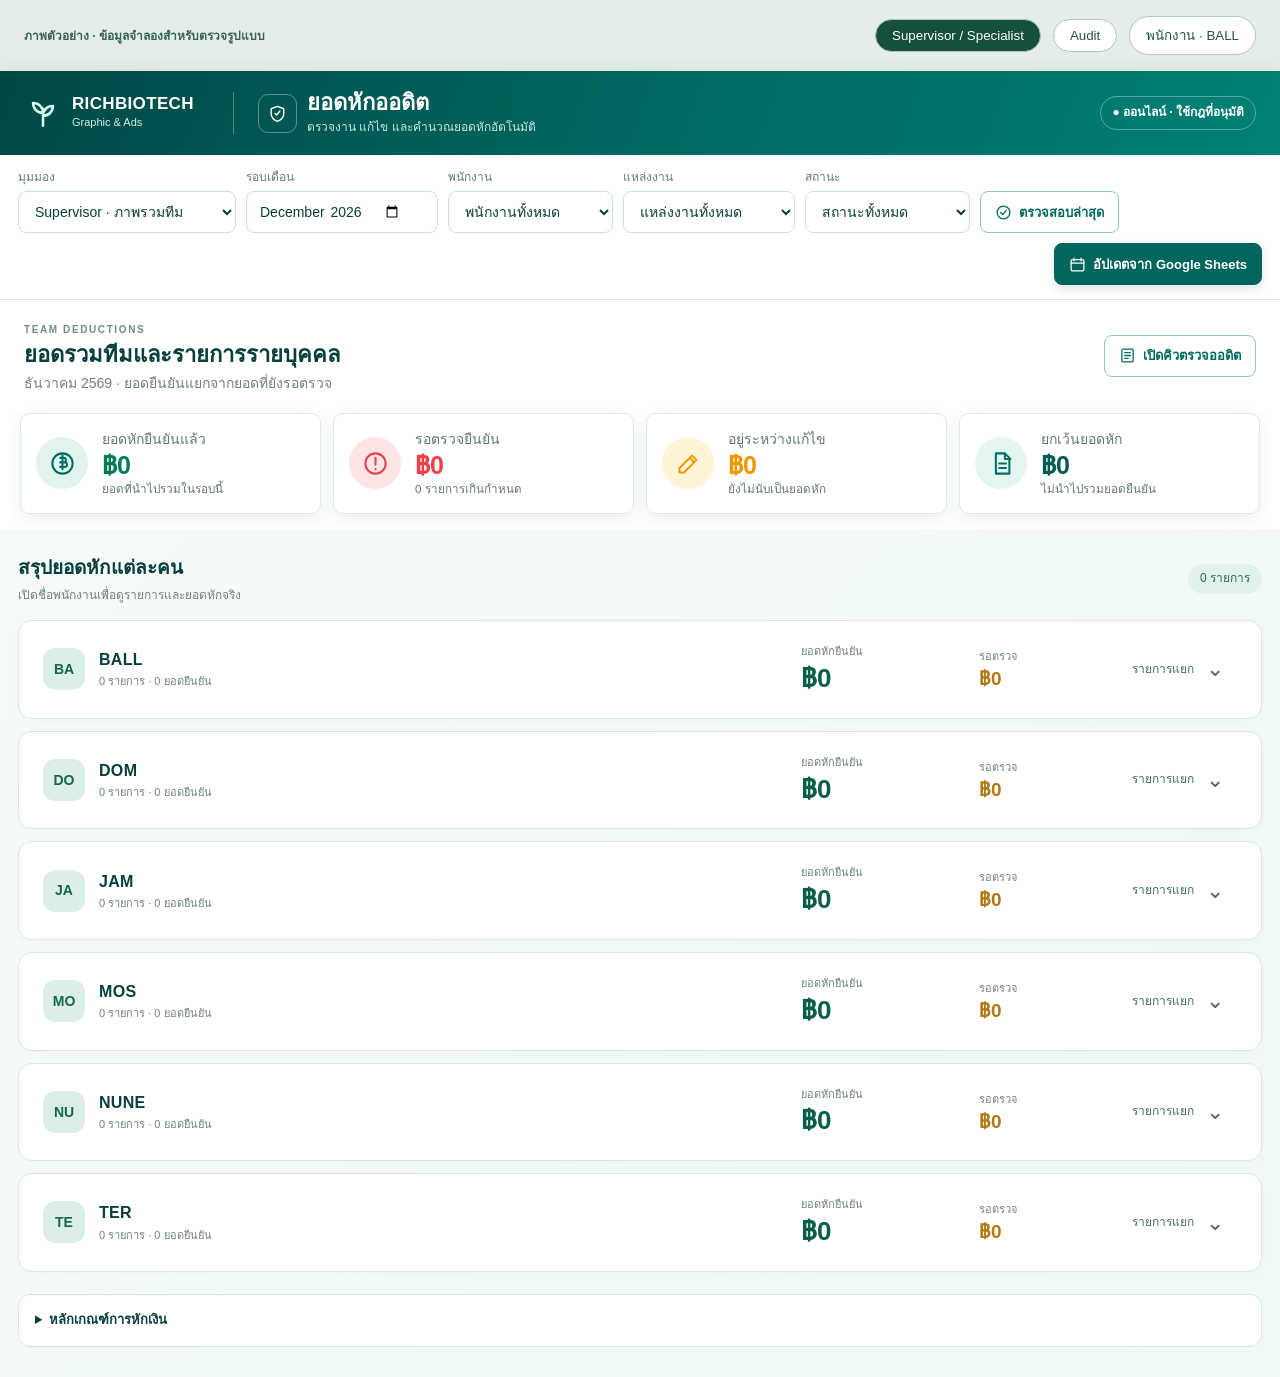
==== tests/fixtures/audit-team-preview.html @ 443b7889 "fix: retire duplicate audit imports and add per-person deduction ledgers" ====
<!doctype html><html lang="th"><head><meta charset="utf-8"><meta name="viewport" content="width=device-width,initial-scale=1"><title>ตัวอย่างมุมมองยอดหักแต่ละทีม</title><link rel="stylesheet" href="../../snippets/audit-deduction-center-v1.css"><style>body{margin:0;background:#eef5f1;font-family:'Noto Sans Thai',Tahoma,sans-serif}.preview-bar{display:flex;align-items:center;gap:12px;flex-wrap:wrap;padding:16px 24px;background:#e5ede8;color:#386353;font-size:12px}.preview-bar b{margin-right:auto}.preview-bar button{border:1px solid #aec8bc;border-radius:20px;padding:8px 16px;background:white;color:#245443;cursor:pointer}.preview-bar button.active{background:#164f3d;color:white}.gsp-active{max-width:1400px;margin:auto}button{font-family:inherit}</style></head><body>
<nav class="preview-bar"><b>ภาพตัวอย่าง · ข้อมูลจำลองสำหรับตรวจรูปแบบ</b><button data-role="sup" class="active">Supervisor / Specialist</button><button data-role="audit">Audit</button><button data-role="graphic">พนักงาน · BALL</button></nav><main data-sub="audit" class="gsp-active"></main>
<script>
window.fetch=()=>Promise.reject(Error('Preview is isolated'));
window._rbUser={name:'View',role:'sup'};window.lpORD=()=>[];
const mock={decisions:{},manual:{},sheetImports:{},syncMeta:{}};
const pairs=[['MOS','sheet_10g7jza','sheet_6l2icn'],['TER','sheet_1e5nhz0','sheet_k8n3y5'],['JAM','sheet_1ha4v05','sheet_y71aic'],['DOM','sheet_1qsxwht','sheet_ribsm0'],['NUNE','sheet_h7dbwp','sheet_1cjtdhc'],['BALL','sheet_s32d7e','sheet_1q2b78z']];
const at=+new Date(2026,8,4);
pairs.forEach(([employee,a,b])=>[a,b].forEach((id,i)=>mock.sheetImports[id]={id,employee,ruleId:'sheet_import',ref:id,title:'ไม่เคลียร์ตารางสรุปแอด',ruleName:'ไม่เคลียร์ตารางสรุปแอด',period:'2026-09',detectedAt:at,dueAt:+new Date(2026,8,i?4:1),amount:50,sourceStatus:'หักเงินแล้ว'}));
mock.manual.test_pending={id:'test_pending',employee:'BALL',ruleId:'ads_table_uncleared',title:'ตรวจแก้ข้อมูลสรุปแอดรอบล่าสุด',period:'2026-09',detectedAt:at,dueAt:at,amount:50};
mock.manual.test_fixing={id:'test_fixing',employee:'TER',ruleId:'revision_unfixed',title:'GR101 · แก้ไขภาพสินค้า',orderId:'GR101',period:'2026-09',detectedAt:at,dueAt:+new Date(2026,8,20),amount:50};
localStorage.setItem('rb_audit_deductions_v1',JSON.stringify(mock));
window.fbGet=(path,cb)=>cb(null,mock);window.fbSet=()=>Promise.resolve(true);
document.querySelectorAll('[data-role]').forEach(button=>button.onclick=()=>{document.querySelectorAll('[data-role]').forEach(b=>b.classList.toggle('active',b===button));window._rbUser={name:button.dataset.role==='graphic'?'BALL':button.dataset.role==='audit'?'Audit':'View',role:button.dataset.role};window.dispatchEvent(new Event('rb:auth-ready'));});
</script><script src="../../snippets/audit-deduction-center-v1.js"></script></body></html>
---- snippets/audit-deduction-center-v1.css ----
#adc-app{--adc-ink:#073f3d;--adc-deep:#004b49;--adc-green:#00796f;--adc-teal:#149b84;--adc-mint:#e8f7f2;--adc-line:#d7e7e3;--adc-soft:#f7fbfa;--adc-red:#ef3f48;--adc-orange:#f59e0b;min-height:640px;padding:0 18px 30px;background:linear-gradient(135deg,#f8fcfb 0%,#eef8f6 100%);color:var(--adc-ink);font-family:'Noto Sans Thai','Bai Jamjuree',sans-serif;font-size:14px;line-height:1.45}#adc-app *{box-sizing:border-box}.adc-icon{display:block;width:1.35em;height:1.35em;fill:none;stroke:currentColor;stroke-width:1.8;stroke-linecap:round;stroke-linejoin:round}.adc-head{display:flex;align-items:center;gap:24px;min-height:84px;margin:0 -18px;padding:14px 24px;background:linear-gradient(110deg,#004846,#006d65 60%,#008173);color:#fff;box-shadow:0 5px 20px rgba(0,60,55,.14)}.adc-brand,.adc-title,.adc-title>div,.adc-head>div,.adc-detail>header>div,.adc-staff-list article>header>div{display:flex;align-items:center}.adc-brand{gap:10px;min-width:185px}.adc-brand-mark{display:grid;place-items:center;width:38px;height:38px;color:#d7fff2}.adc-brand-mark .adc-icon{width:34px;height:34px}.adc-brand b{display:block;font-family:'Bai Jamjuree',sans-serif;font-size:17px;line-height:1.1;letter-spacing:.02em}.adc-brand small{display:block;margin-top:2px;color:#d2f0e8;font-size:11px}.adc-head-rule{width:1px;height:42px;background:rgba(255,255,255,.3)}.adc-title{gap:10px;flex:1}.adc-title>div{display:block}.adc-head-icon{display:grid;place-items:center;width:39px;height:39px;border:1px solid rgba(255,255,255,.35);border-radius:10px}.adc-head h2{margin:0;color:#fff;font-size:22px;line-height:1.2}.adc-head p{margin:3px 0 0;color:#cce9e3;font-size:12px}.adc-sync,.adc-role-chip,.adc-live-dot{display:inline-flex;align-items:center;gap:6px;padding:7px 11px;border:1px solid rgba(255,255,255,.34);border-radius:999px;font-size:12px;font-weight:600;white-space:nowrap}.adc-toolbar{display:flex;align-items:flex-end;gap:10px;flex-wrap:wrap;margin:0 -18px;padding:14px 18px;background:#fff;border-bottom:1px solid var(--adc-line)}.adc-toolbar label{display:grid;gap:5px;min-width:165px}.adc-toolbar label span{color:#667c77;font-size:12px}.adc-toolbar select,.adc-toolbar input{height:42px;padding:0 36px 0 12px;border:1px solid #cbded9;border-radius:8px;background:#fff;color:var(--adc-ink);font:500 14px 'Noto Sans Thai',sans-serif;outline:none}.adc-toolbar select:focus,.adc-toolbar input:focus{border-color:var(--adc-teal);box-shadow:0 0 0 3px rgba(20,155,132,.1)}.adc-toolbar .adc-btn.primary{margin-left:auto}.adc-btn{display:inline-flex;align-items:center;justify-content:center;gap:7px;min-height:42px;padding:9px 14px;border:1px solid #91c9bd;border-radius:8px;background:#fff;color:#006b61;font:600 13px 'Noto Sans Thai',sans-serif;cursor:pointer;transition:.16s ease}.adc-btn:hover{border-color:#008f80;background:#f0faf7;transform:translateY(-1px)}.adc-btn.primary{border-color:#00655c;background:#00655c;color:#fff;box-shadow:0 3px 8px rgba(0,92,83,.16)}.adc-btn.outline{border-color:#f3a9ad;color:#be2b34}.adc-btn .adc-icon{width:17px;height:17px}.adc-sync-info{display:flex;align-items:center;gap:6px;margin:0 -18px;padding:8px 18px;border-bottom:1px solid var(--adc-line);background:#edf9f5;color:#457067;font-size:12px}.adc-sync-info .adc-icon{width:15px;height:15px;color:#069477}.adc-page-title{display:flex;align-items:center;justify-content:space-between;gap:16px;margin:0 -18px;padding:18px 24px 4px;background:#fff}.adc-page-title h2{margin:0;font-size:22px}.adc-page-title p{margin:2px 0 0;color:#71817e}.adc-page-title .adc-role-chip{border-color:#badbd3;color:#087466}.adc-stats{display:grid;grid-template-columns:repeat(4,minmax(0,1fr));gap:12px;margin:0 -18px;padding:16px 20px;background:#fff}.adc-stat{display:flex;align-items:center;gap:14px;min-height:96px;padding:15px;border:1px solid #dfeae7;border-radius:10px;background:#fff;box-shadow:0 5px 16px rgba(7,63,61,.07)}.adc-stat-icon{display:grid;place-items:center;width:52px;height:52px;flex:0 0 52px;border-radius:50%;background:#e4f5f0;color:#006e63}.adc-stat-icon .adc-icon{width:27px;height:27px}.adc-stat.warn .adc-stat-icon{background:#fff3d8;color:#ef9700}.adc-stat.danger .adc-stat-icon{background:#ffe4e6;color:#ef3f48}.adc-stat.good .adc-stat-icon{background:#e0f3ec;color:#006d62}.adc-stat>div{display:grid;gap:1px}.adc-stat span,.adc-stat small{color:#647873}.adc-stat strong{color:#005b55;font-size:25px;line-height:1.2}.adc-stat.warn strong{color:#ef9700}.adc-stat.danger strong,.adc-danger{color:var(--adc-red)!important}.adc-stat.good strong{color:#007c58}.adc-overview{display:grid;grid-template-columns:minmax(0,2.15fr) minmax(290px,.85fr);gap:14px;padding-top:0}.adc-panel,.adc-rules,.adc-queue,.adc-detail,.adc-staff-list article{border:1px solid #dbe8e4;border-radius:10px;background:#fff;box-shadow:0 5px 18px rgba(5,64,60,.065)}.adc-panel,.adc-rules,.adc-queue{overflow:hidden}.adc-panel>header,.adc-rules>header,.adc-queue>header{display:flex;align-items:center;justify-content:space-between;min-height:56px;padding:12px 16px;border-bottom:1px solid var(--adc-line);background:#fff}.adc-panel h3,.adc-rules h3,.adc-queue h3,.adc-detail h3,.adc-staff-head h2{margin:0}.adc-panel header small,.adc-rules header small,.adc-queue header small{display:block;color:#78908a}.adc-table-wrap{overflow:auto}.adc-panel table{width:100%;border-collapse:collapse}.adc-panel th,.adc-panel td{padding:13px 14px;border-bottom:1px solid #e4eeeb;text-align:left;vertical-align:middle}.adc-panel th{background:#fbfdfc;color:#44645e;font-size:12px;font-weight:700}.adc-panel td:nth-child(2){min-width:220px}.adc-panel td>small{display:block;margin-top:2px;color:#7b8c88;font-size:11px}.adc-person{display:inline-flex;align-items:center;gap:8px;font-weight:700}.adc-person i{display:grid;place-items:center;width:28px;height:28px;border-radius:50%;background:#ddf2eb;color:#007365}.adc-person .adc-icon{width:16px;height:16px}.adc-link,.adc-rules header button{display:grid;place-items:center;border:0;background:none;color:#087f70;font-weight:700;cursor:pointer}.adc-link .adc-icon{width:18px;height:18px}.adc-rules header button{display:block}.adc-rule{display:grid;grid-template-columns:36px minmax(0,1fr) auto;align-items:center;gap:10px;padding:12px 14px;border-bottom:1px solid #e5efec}.adc-rule>i{display:grid;place-items:center;width:34px;height:34px;border-radius:50%;background:#e7f6f2;color:#087d70}.adc-rule>i .adc-icon{width:18px;height:18px}.adc-rule>span{font-weight:600}.adc-rule span small{display:block;margin-top:2px;color:#7a8e88;font-size:11px;font-weight:400}.adc-rule strong{color:#ba2c36;font-size:12px}.adc-holiday{display:flex;align-items:center;gap:9px;margin:12px;padding:11px 13px;border-radius:8px;background:#eaf8f3;color:#145e52;font-size:12px}.adc-holiday .adc-icon{flex:0 0 18px}.adc-workbench{display:grid;grid-template-columns:minmax(380px,.92fr) minmax(500px,1.25fr);gap:14px}.adc-live-dot{border-color:#bde1d7;color:#078e70}.adc-queue-row{display:grid;grid-template-columns:40px minmax(0,1fr) auto 92px 12px;gap:10px;align-items:center;width:100%;padding:13px 14px;border:0;border-bottom:1px solid #e0ebe8;background:#fff;color:var(--adc-ink);text-align:left;cursor:pointer;transition:.15s}.adc-queue-row:hover,.adc-queue-row.is-selected{background:#eef9f6}.adc-queue-row.is-selected{box-shadow:inset 3px 0 #0da28c}.adc-queue-row>span:nth-child(2){min-width:0}.adc-queue-row small{display:block;overflow:hidden;text-overflow:ellipsis;white-space:nowrap;color:#738681;font-size:11px}.adc-queue-row time{font-size:12px;text-align:right}.adc-queue-row time small{margin-top:2px}.adc-row-arrow{font-size:22px;font-style:normal;color:#3b5f59}.adc-avatar{display:grid!important;place-items:center;width:36px;height:36px;border-radius:50%;background:#dff3ec;color:#087567;font-size:11px;font-weight:800}.adc-avatar .adc-icon{width:19px;height:19px}.adc-avatar.large{width:50px;height:50px;background:#d9f2e9}.adc-avatar.large .adc-icon{width:27px;height:27px}.adc-badge{display:inline-flex;padding:6px 10px;border-radius:6px;font-style:normal;font-size:11px;font-weight:600;white-space:nowrap}.adc-badge.is-fixing{background:#fff0cc;color:#aa6a00}.adc-badge.is-overdue{background:#ffe1e3;color:#c42631}.adc-badge.is-confirmed,.adc-badge.is-resolved{background:#dff4e9;color:#078356}.adc-badge.is-waived,.adc-badge.is-empty{background:#edf1f2;color:#5c6d70}.adc-detail{padding:18px}.adc-detail>header{display:flex;align-items:center;justify-content:space-between;gap:12px;padding-bottom:14px;border-bottom:1px solid var(--adc-line)}.adc-detail>header>div{gap:11px}.adc-detail header small{color:#758883}.adc-issue{display:grid;gap:5px;margin:14px 0;padding:14px;border-radius:8px;background:#fff1f2;border-left:4px solid #ef4550}.adc-issue small{color:#ce333d}.adc-issue strong{font-size:17px}.adc-issue p{margin:0;color:#677d77}.adc-meta{display:grid;grid-template-columns:repeat(3,1fr);gap:8px}.adc-meta>div{display:flex;align-items:center;gap:9px;padding:11px;border-radius:8px;background:#f2faf7}.adc-meta .adc-icon{width:20px;height:20px;color:#08796c}.adc-meta span{display:block}.adc-meta small{display:block;color:#71847f;font-size:11px}.adc-flow{display:grid;grid-template-columns:repeat(4,1fr);gap:0;margin:16px 0;padding:14px 6px;border-top:1px solid #dfebe8;border-bottom:1px solid #dfebe8}.adc-flow>div{position:relative;display:grid;justify-items:center;gap:3px;text-align:center}.adc-flow>div:not(:last-child):after{content:'';position:absolute;z-index:0;top:18px;left:64%;width:72%;height:2px;background:#c9dad6}.adc-flow i{position:relative;z-index:1;display:grid;place-items:center;width:38px;height:38px;border-radius:50%;background:#eef3f2;color:#879895}.adc-flow .is-done i{background:#dff3eb;color:#008d73}.adc-flow .is-danger i{background:#ffe3e5;color:#ec3e48}.adc-flow b{font-size:11px}.adc-flow small{color:#7a8c88;font-size:10px}.adc-calc{display:grid;grid-template-columns:38px minmax(0,1fr) auto;align-items:center;gap:10px;margin-top:12px;padding:14px;border:1px solid #b8ddd3;border-radius:9px;background:#eaf8f3}.adc-calc>span{display:grid;place-items:center;width:36px;height:36px;border-radius:8px;background:#d5efe6;color:#08796b}.adc-calc strong,.adc-calc small{display:block}.adc-calc small{margin-top:2px;color:#647b75}.adc-calc>b{color:#ef3f48;font-size:26px}.adc-daily{display:grid;gap:8px;margin-top:12px;padding:13px;border:1px solid #b8ddc7;border-radius:9px;background:#f4fbf6}.adc-daily>small{color:#6d817b}.adc-daily>div{display:flex;justify-content:space-between;gap:12px;padding-top:8px;border-top:1px solid var(--adc-line)}.adc-daily em{color:#087446;font-size:11px;font-style:normal;white-space:nowrap}.adc-source{display:flex;align-items:center;gap:10px;flex-wrap:wrap;margin-top:12px;padding:11px 13px;border-radius:8px;background:#e9f4fb;color:#20547c}.adc-source span{margin-left:auto}.adc-source a{display:inline-flex;align-items:center;gap:5px;color:#087566;font-weight:700;text-decoration:none}.adc-source .adc-icon{width:15px;height:15px}.adc-note{margin-top:10px;padding:11px;border-radius:8px;background:#f2f7f6}.adc-actions{display:flex;gap:8px;justify-content:flex-end;flex-wrap:wrap;margin-top:14px}.adc-actions a.adc-btn{text-decoration:none}.adc-empty{display:grid;justify-items:center;gap:7px;padding:54px 20px;text-align:center;color:#728580}.adc-empty .adc-icon{width:38px;height:38px;color:#50a491}.adc-empty b{color:#245d54}.adc-staff-head{display:flex;align-items:center;justify-content:space-between;gap:14px;margin:0 -18px;padding:18px 24px;background:#fff;border-bottom:1px solid var(--adc-line)}.adc-staff-head>div{display:flex;align-items:center;gap:12px}.adc-staff-head h2{font-size:22px}.adc-staff-head p{margin:2px 0 0;color:#667d77}.adc-staff-head .adc-role-chip{border-color:#badbd3;color:#087466}.adc-staff-stats{display:grid;grid-template-columns:repeat(3,1fr);gap:12px;margin:0 -18px;padding:14px 20px;background:#fff}.adc-staff-stats .adc-stat{min-height:86px}.adc-staff-list{display:grid;gap:10px;margin-top:14px}.adc-staff-list article{display:grid;grid-template-columns:44px minmax(260px,1.5fr) minmax(180px,.7fr) minmax(190px,.65fr);align-items:center;gap:12px;padding:14px}.adc-job-no{display:grid;place-items:center;width:32px;height:32px;border-radius:7px;background:linear-gradient(145deg,#006965,#003f3e);color:#fff;font-size:16px;font-weight:700;box-shadow:0 3px 8px rgba(0,75,71,.2)}.adc-job-main header{display:flex;align-items:center;justify-content:space-between;gap:10px}.adc-job-main header>div{gap:9px}.adc-job-main header i{display:grid;place-items:center;width:34px;height:34px;border-radius:7px;background:#e1f4ec;color:#08786a}.adc-job-main header i .adc-icon{width:19px;height:19px}.adc-job-main header span{display:block}.adc-job-main header small{display:block;color:#748681}.adc-job-main p{margin:7px 0 0;color:#526a64;font-size:12px}.adc-job-main p b{color:#e03b45}.adc-job-due{display:flex;align-items:flex-start;gap:8px;padding-left:14px;border-left:1px solid #dce8e5}.adc-job-due>.adc-icon{width:20px;height:20px;color:#0b776c}.adc-job-due span,.adc-job-due small,.adc-job-due b,.adc-job-due em{display:block}.adc-job-due small{color:#758781}.adc-job-due em{margin-top:5px;padding:3px 7px;border-radius:5px;background:#fff0d0;color:#a86a00;font-style:normal;font-size:11px}.adc-job-due em.is-danger{background:#ffe0e2;color:#c72d36}.adc-job-actions{display:grid;gap:7px}.adc-process{display:flex;align-items:center;gap:20px;margin-top:12px;padding:12px 16px;border:1px solid var(--adc-line);border-radius:9px;background:#fff}.adc-process>div{display:flex;align-items:center;gap:7px;position:relative;flex:1}.adc-process>div:not(:last-child):after{content:'→';position:absolute;right:-12px;color:#9aaba7}.adc-process i{display:grid;place-items:center;width:34px;height:34px;border-radius:50%;background:#e2f4ee;color:#08796b}.adc-process .adc-icon{width:18px;height:18px}.adc-process span,.adc-process span b,.adc-process span small{display:block}.adc-process span small{color:#788984;font-size:10px}.adc-toast{position:fixed;right:24px;bottom:24px;z-index:99999;padding:12px 16px;border-radius:9px;background:#063f3b;color:#fff;box-shadow:0 8px 30px #0004}
html[data-theme=dark] #adc-app{--adc-ink:#d8f3e9;--adc-line:#28584f;background:#071b19;color:#d8f3e9}html[data-theme=dark] .adc-toolbar,html[data-theme=dark] .adc-page-title,html[data-theme=dark] .adc-stats,html[data-theme=dark] .adc-panel,html[data-theme=dark] .adc-rules,html[data-theme=dark] .adc-queue,html[data-theme=dark] .adc-detail,html[data-theme=dark] .adc-staff-head,html[data-theme=dark] .adc-staff-stats,html[data-theme=dark] .adc-staff-list article,html[data-theme=dark] .adc-process,html[data-theme=dark] .adc-queue-row{background:#0c2925;color:#d8f3e9}html[data-theme=dark] .adc-stat{background:#10312c;border-color:#28584f}html[data-theme=dark] .adc-toolbar select,html[data-theme=dark] .adc-toolbar input,html[data-theme=dark] .adc-btn{background:#0b221f;color:#aee9d8;border-color:#35685e}html[data-theme=dark] .adc-btn.primary{background:#087666;color:#fff}html[data-theme=dark] .adc-panel th,html[data-theme=dark] .adc-queue-row:hover,html[data-theme=dark] .adc-queue-row.is-selected{background:#12342e}html[data-theme=dark] .adc-issue{background:#351d20}html[data-theme=dark] .adc-meta>div,html[data-theme=dark] .adc-note{background:#12342e}html[data-theme=dark] .adc-calc,html[data-theme=dark] .adc-daily{background:#10372f}html[data-theme=dark] .adc-source{background:#102d3c;color:#b6ddf4}
@media(max-width:1050px){.adc-overview,.adc-workbench{grid-template-columns:1fr}.adc-detail{order:-1}.adc-staff-list article{grid-template-columns:40px minmax(240px,1fr) minmax(170px,.7fr)}.adc-job-actions{grid-column:2/-1;grid-template-columns:repeat(2,minmax(0,1fr))}.adc-process{flex-wrap:wrap}.adc-process>div{min-width:190px}}
@media(max-width:760px){#adc-app{padding:0 10px 24px}.adc-head,.adc-toolbar,.adc-sync-info,.adc-page-title,.adc-stats,.adc-staff-head,.adc-staff-stats{margin-left:-10px;margin-right:-10px}.adc-head{gap:12px;padding:12px 14px}.adc-brand{min-width:0}.adc-brand>div,.adc-head-rule,.adc-sync{display:none}.adc-title h2{font-size:18px}.adc-title p{display:none}.adc-toolbar{display:grid;grid-template-columns:1fr 1fr;padding:12px}.adc-toolbar label{min-width:0}.adc-toolbar .adc-btn{margin:0;grid-column:1/-1}.adc-page-title{padding:14px}.adc-page-title h2,.adc-staff-head h2{font-size:19px}.adc-stats,.adc-staff-stats{grid-template-columns:repeat(2,1fr);padding:12px}.adc-stat{min-height:82px;padding:11px}.adc-stat-icon{width:42px;height:42px;flex-basis:42px}.adc-stat strong{font-size:20px}.adc-overview{padding-top:0}.adc-workbench{grid-template-columns:1fr}.adc-queue-row{grid-template-columns:36px minmax(0,1fr) auto 10px}.adc-queue-row time{display:none}.adc-detail{padding:14px}.adc-meta,.adc-flow{grid-template-columns:1fr}.adc-flow{gap:8px}.adc-flow>div{grid-template-columns:36px 1fr;justify-items:start;text-align:left}.adc-flow>div:not(:last-child):after{display:none}.adc-calc{grid-template-columns:34px 1fr}.adc-calc>b{grid-column:2}.adc-staff-list article{grid-template-columns:34px 1fr;padding:12px}.adc-job-due,.adc-job-actions{grid-column:2}.adc-job-actions{grid-template-columns:1fr}.adc-process{display:grid}.adc-process>div:after{display:none}.adc-panel th:nth-child(2),.adc-panel td:nth-child(2),.adc-panel th:nth-child(3),.adc-panel td:nth-child(3){display:none}}
@media(max-width:480px){.adc-toolbar,.adc-stats,.adc-staff-stats{grid-template-columns:1fr}.adc-page-title{align-items:flex-start}.adc-page-title .adc-btn{padding:8px}.adc-stat{min-height:76px}.adc-stat small{display:none}.adc-queue-row{grid-template-columns:34px minmax(0,1fr) 10px}.adc-queue-row>.adc-badge{grid-column:2}.adc-meta{grid-template-columns:1fr}.adc-actions .adc-btn{width:100%}.adc-staff-head{align-items:flex-start}.adc-staff-head .adc-role-chip{display:none}}

/* The detail pane is for the selected audit item only. Daily grouping remains
   active in the deduction calculation without listing sibling jobs here. */
.adc-daily{display:none!important}

/* Latest-check feedback and compact source labels keep live audit rows scannable. */
.adc-sync-info.is-sheet{background:#f6faf9;color:#667c77}
.adc-sync-info.is-error{background:#fff0f1;color:#a92e37}
.adc-sync-info.is-error .adc-icon{color:#dc3545}
.adc-btn:disabled{opacity:.6;cursor:wait;transform:none}
.adc-kind{display:inline-flex;margin-left:6px;padding:2px 6px;border-radius:999px;background:#e7f4f1;color:#317267;font-size:9px;font-style:normal;font-weight:600;vertical-align:middle}
.adc-kind.is-orders{background:#e8f3ff;color:#24608c}
.adc-kind.is-facebook{background:#e8efff;color:#315da4}
.adc-kind.is-sheet{background:#f1ebff;color:#6e49a7}
.adc-kind.is-audit{background:#fff2dc;color:#95620d}

/* Selected List Facebook account editor: one shared record, no duplicate form. */
.adc-inline-editor{margin-top:12px;padding:14px;border:1px solid #b9ddd4;border-radius:10px;background:#f4fbf8}.adc-inline-editor>header{display:flex;align-items:flex-start;justify-content:space-between;gap:12px;margin-bottom:12px}.adc-inline-editor>header>div{display:grid;gap:3px}.adc-inline-editor>header b{display:flex;align-items:center;gap:7px;font-size:14px}.adc-inline-editor>header b .adc-icon{width:18px;height:18px;color:#08796b}.adc-inline-editor>header span,.adc-inline-editor>header time{color:#6d817c;font-size:11px}.adc-inline-editor>header time{display:grid;gap:2px;text-align:right}.adc-inline-editor>header time small{font-size:10px;font-weight:500}.adc-inline-editor>header time b{color:#135f53;font-size:12px}.adc-inline-grid{display:grid;grid-template-columns:repeat(2,minmax(0,1fr));gap:10px}.adc-inline-grid label{display:grid;gap:5px}.adc-inline-grid label.wide{grid-column:1/-1}.adc-inline-grid label>span{color:#536f68;font-size:11px;font-weight:600}.adc-inline-grid select,.adc-inline-grid input,.adc-inline-grid textarea{width:100%;min-height:40px;padding:8px 10px;border:1px solid #c8ddd8;border-radius:8px;background:#fff;color:var(--adc-ink);font:500 13px 'Noto Sans Thai',sans-serif;outline:none}.adc-inline-grid textarea{min-height:68px;resize:vertical}.adc-inline-grid select:focus,.adc-inline-grid input:focus,.adc-inline-grid textarea:focus{border-color:var(--adc-teal);box-shadow:0 0 0 3px rgba(20,155,132,.1)}.adc-inline-grid :disabled{background:#edf3f1;color:#768883;cursor:not-allowed}.adc-inline-foot{display:flex;align-items:center;justify-content:space-between;gap:12px;margin-top:12px;padding-top:11px;border-top:1px solid #d7e7e3}.adc-inline-foot>span{color:#55736c;font-size:11px}.adc-inline-editor.is-missing{display:grid;gap:4px;background:#fff7e9;border-color:#f0cf91;color:#8b5b0b}
html[data-theme=dark] .adc-inline-editor{background:#10372f;border-color:#35685e}html[data-theme=dark] .adc-inline-grid select,html[data-theme=dark] .adc-inline-grid input,html[data-theme=dark] .adc-inline-grid textarea{background:#0b221f;color:#d8f3e9;border-color:#35685e}
@media(max-width:760px){.adc-inline-grid{grid-template-columns:1fr}.adc-inline-grid label.wide{grid-column:auto}.adc-inline-editor>header,.adc-inline-foot{align-items:stretch;flex-direction:column}.adc-inline-foot .adc-btn{width:100%}}
/* Person-level ledger: confirmed totals remain distinct from potential deductions. */
#adc-app .adc-eyebrow{font-size:10px;font-weight:700;letter-spacing:.16em;color:#708d85}
#adc-app .adc-ledger-heading{display:flex;align-items:center;justify-content:space-between;margin:24px 0 14px}
#adc-app .adc-ledger-heading h3{margin:0;font-size:19px}
#adc-app .adc-ledger-heading p{margin:5px 0 0;color:#6c807a;font-size:12px}
#adc-app .adc-ledger-heading>span{padding:6px 12px;border-radius:20px;background:#e1f1eb;color:#316657;font-size:12px}
#adc-app .adc-person-ledgers{display:grid;gap:12px;margin:16px 0 22px}
#adc-app .adc-person-ledger{border:1px solid var(--adc-line);border-radius:14px;background:#fff;overflow:hidden;box-shadow:0 3px 12px #073f3d05}
#adc-app .adc-person-ledger>summary{display:grid;grid-template-columns:minmax(150px,1fr) 160px 135px 105px;gap:18px;align-items:center;padding:20px 24px;list-style:none;cursor:pointer}
#adc-app .adc-person-ledger>summary::-webkit-details-marker{display:none}
#adc-app .adc-person-ledger[open]>summary{background:#f1faf6;border-bottom:1px solid var(--adc-line)}
#adc-app .adc-person-identity{display:flex;align-items:center;gap:14px}
#adc-app .adc-person-identity b{display:block;font-size:16px;letter-spacing:.02em}
#adc-app .adc-person-identity small,#adc-app .adc-person-amount small,#adc-app .adc-person-pending small{display:block;color:#70847d;font-size:11px;margin-top:3px}
#adc-app .adc-initial{display:grid;place-items:center;flex:0 0 42px;height:42px;border-radius:12px;background:#dcefe6;color:#16664f;font-weight:700}
#adc-app .adc-person-amount strong{display:block;font-size:26px;color:#095f49;font-variant-numeric:tabular-nums}
#adc-app .adc-person-pending b{display:block;font-size:19px;color:#b37917}
#adc-app .adc-expand{display:flex;align-items:center;gap:12px;font-size:12px;color:#416d60}
#adc-app .adc-expand i{font-size:22px;font-style:normal;transition:transform .2s}
#adc-app details[open] .adc-expand i{transform:rotate(180deg)}
#adc-app .adc-ledger-note{padding:12px 24px;background:#f8fbfa;color:#647c72;font-size:12px;border-bottom:1px solid var(--adc-line)}
#adc-app .adc-ledger-table{width:100%;border-collapse:collapse;min-width:690px}
#adc-app .adc-ledger-table th{text-align:left;background:#fafcfb;color:#6a7e76;font-size:11px;padding:12px 18px;white-space:nowrap}
#adc-app .adc-ledger-table td{padding:15px 18px;border-top:1px solid #edf2ef;font-size:13px;vertical-align:middle}
#adc-app .adc-ledger-table td:first-child{min-width:230px}
#adc-app .adc-ledger-table td small{display:block;color:#82938c;font-size:11px;margin:3px 0}
#adc-app .adc-ledger-table td b{display:block;font-size:13px;max-width:400px;overflow-wrap:anywhere}
#adc-app .adc-actual{font-weight:700;color:#096346;white-space:nowrap}
#adc-app .adc-ledger-table .adc-btn{font-size:11px;min-height:32px;padding:6px 10px}
#adc-app .adc-rule-drawer{margin-top:20px;padding:16px;border:1px solid var(--adc-line);border-radius:12px;background:#fff}
#adc-app .adc-rule-drawer>summary{cursor:pointer;font-size:13px;font-weight:600}
#adc-app .adc-rule-drawer .adc-rules{margin-top:16px;box-shadow:none}
#adc-app .adc-person-filters{display:flex;gap:8px;overflow:auto;padding:18px 0}
#adc-app .adc-person-filter{display:flex;align-items:center;gap:10px;flex-shrink:0;min-height:46px;border:1px solid var(--adc-line);border-radius:10px;background:#fff;color:#426a5b;padding:10px 14px;font:600 12px 'Noto Sans Thai',sans-serif;cursor:pointer}
#adc-app .adc-person-filter small{color:#7e9389;font-weight:400}
#adc-app .adc-person-filter.is-active{background:#075c48;border-color:#075c48;color:#fff}
#adc-app .adc-person-filter.is-active small{color:#bfe4d3}
#adc-app .adc-ledger-empty,#adc-app .adc-ledger-footnote{padding:12px 24px;color:#70867c;font-size:12px}
#adc-app .adc-person-ledger summary:focus-visible,#adc-app .adc-person-filter:focus-visible{outline:3px solid #80cbb2;outline-offset:2px}
@media(max-width:760px){#adc-app .adc-person-ledger>summary{grid-template-columns:1fr 100px;gap:12px;padding:16px}#adc-app .adc-person-pending{display:none}#adc-app .adc-expand{grid-column:1/-1;justify-content:flex-end}#adc-app .adc-person-amount strong{font-size:23px}#adc-app .adc-ledger-stats{grid-template-columns:repeat(2,minmax(0,1fr))}#adc-app .adc-ledger-heading{align-items:flex-start}#adc-app .adc-ledger-note{padding:12px 16px}}
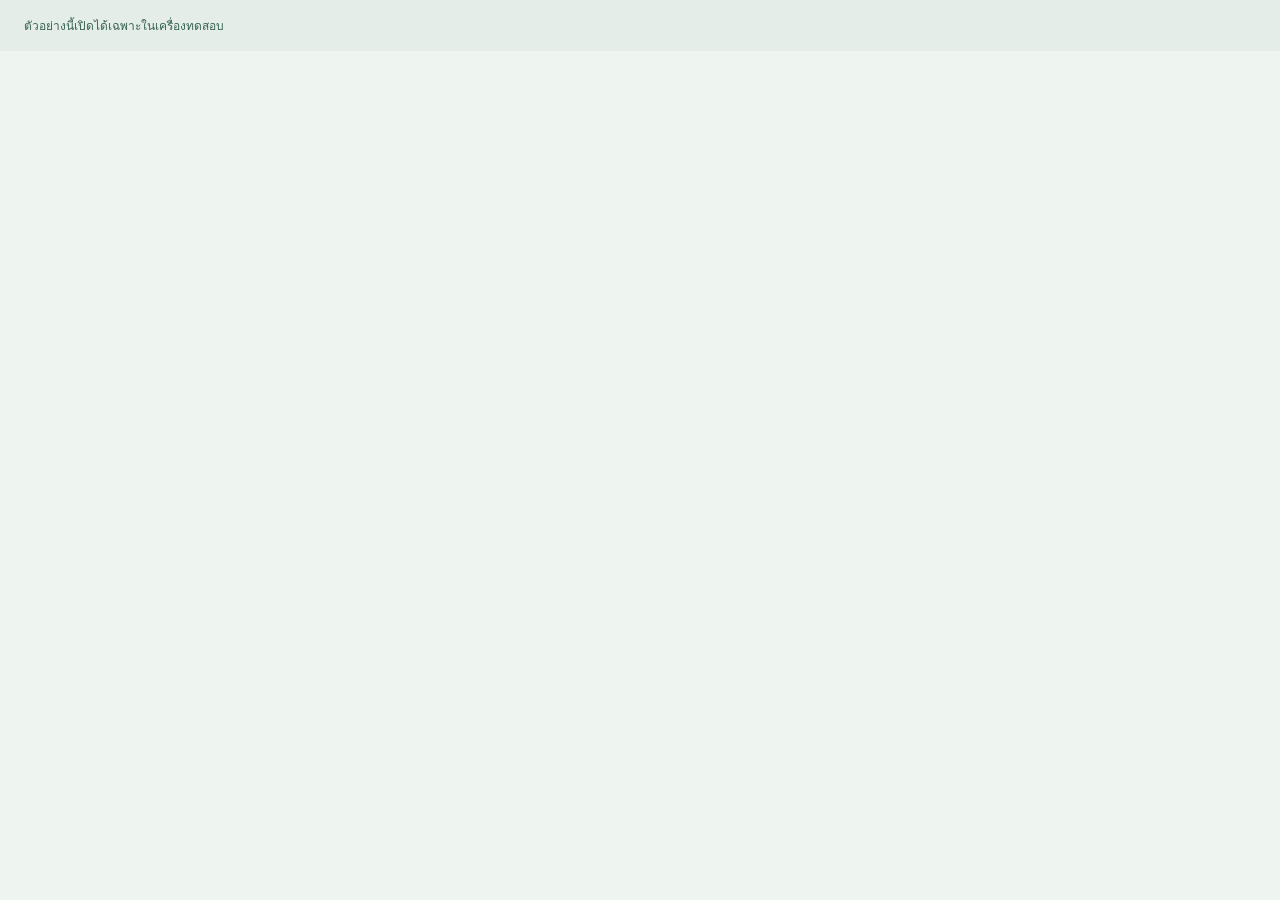
==== commit debb5e92: "test: restrict audit preview fixture to localhost" ====
--- a/tests/fixtures/audit-team-preview.html
+++ b/tests/fixtures/audit-team-preview.html
@@ -1,6 +1,7 @@
 <!doctype html><html lang="th"><head><meta charset="utf-8"><meta name="viewport" content="width=device-width,initial-scale=1"><title>ตัวอย่างมุมมองยอดหักแต่ละทีม</title><link rel="stylesheet" href="../../snippets/audit-deduction-center-v1.css"><style>body{margin:0;background:#eef5f1;font-family:'Noto Sans Thai',Tahoma,sans-serif}.preview-bar{display:flex;align-items:center;gap:12px;flex-wrap:wrap;padding:16px 24px;background:#e5ede8;color:#386353;font-size:12px}.preview-bar b{margin-right:auto}.preview-bar button{border:1px solid #aec8bc;border-radius:20px;padding:8px 16px;background:white;color:#245443;cursor:pointer}.preview-bar button.active{background:#164f3d;color:white}.gsp-active{max-width:1400px;margin:auto}button{font-family:inherit}</style></head><body>
 <nav class="preview-bar"><b>ภาพตัวอย่าง · ข้อมูลจำลองสำหรับตรวจรูปแบบ</b><button data-role="sup" class="active">Supervisor / Specialist</button><button data-role="audit">Audit</button><button data-role="graphic">พนักงาน · BALL</button></nav><main data-sub="audit" class="gsp-active"></main>
 <script>
+if(!['127.0.0.1','localhost'].includes(location.hostname)){document.querySelector('.preview-bar').textContent='ตัวอย่างนี้เปิดได้เฉพาะในเครื่องทดสอบ';throw Error('Local preview only');}
 window.fetch=()=>Promise.reject(Error('Preview is isolated'));
 window._rbUser={name:'View',role:'sup'};window.lpORD=()=>[];
 const mock={decisions:{},manual:{},sheetImports:{},syncMeta:{}};
@@ -12,4 +13,5 @@
 localStorage.setItem('rb_audit_deductions_v1',JSON.stringify(mock));
 window.fbGet=(path,cb)=>cb(null,mock);window.fbSet=()=>Promise.resolve(true);
 document.querySelectorAll('[data-role]').forEach(button=>button.onclick=()=>{document.querySelectorAll('[data-role]').forEach(b=>b.classList.toggle('active',b===button));window._rbUser={name:button.dataset.role==='graphic'?'BALL':button.dataset.role==='audit'?'Audit':'View',role:button.dataset.role};window.dispatchEvent(new Event('rb:auth-ready'));});
-</script><script src="../../snippets/audit-deduction-center-v1.js"></script></body></html>
+const script=document.createElement('script');script.src='../../snippets/audit-deduction-center-v1.js';document.body.appendChild(script);
+</script></body></html>
